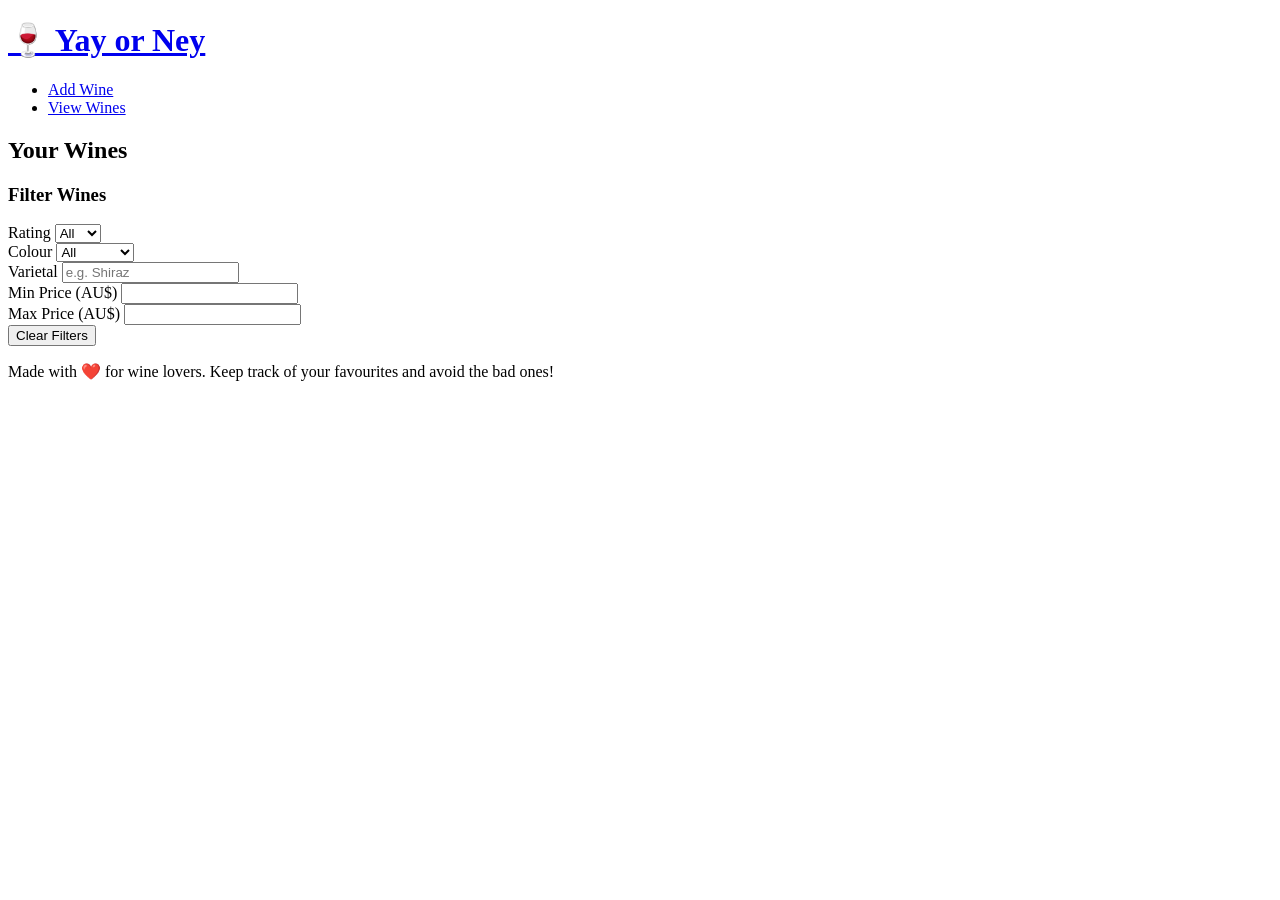
==== list.html @ 48c7bdc9 "Add list.html" ====
<!DOCTYPE html>
<html lang="en">
  <head>
    <meta charset="UTF-8" />
    <meta name="viewport" content="width=device-width, initial-scale=1.0" />
    <title>Yay or Ney • Your Wines</title>
    <!-- Google Fonts: playful heading and modern body -->
    <link
      href="https://fonts.googleapis.com/css2?family=Fredoka+One&family=Poppins:wght@300;400;500;600&display=swap"
      rel="stylesheet"
    />
    <link rel="stylesheet" href="css/styles.css" />
  </head>
  <body>
    <header>
      <h1><a href="index.html">🍷 Yay or Ney</a></h1>
      <nav>
        <ul>
          <li><a href="index.html">Add Wine</a></li>
          <li><a href="list.html">View Wines</a></li>
        </ul>
      </nav>
    </header>
    <main>
      <section class="list-section">
        <h2>Your Wines</h2>

        <!-- Filters: allow users to narrow down their saved wines by rating, colour, varietal and price range -->
        <div class="filter-section">
          <h3>Filter Wines</h3>
          <div class="filter-grid">
            <div class="filter-group">
              <label for="filterRating">Rating</label>
              <select id="filterRating">
                <option value="">All</option>
                <option value="Yay">Yay</option>
                <option value="Ney">Ney</option>
              </select>
            </div>
            <div class="filter-group">
              <label for="filterColor">Colour</label>
              <select id="filterColor">
                <option value="">All</option>
                <option value="Red">Red</option>
                <option value="White">White</option>
                <option value="Rosé">Rosé</option>
                <option value="Sparkling">Sparkling</option>
                <option value="Other">Other</option>
              </select>
            </div>
            <div class="filter-group">
              <label for="filterVarietal">Varietal</label>
              <input type="text" id="filterVarietal" placeholder="e.g. Shiraz" />
            </div>
            <div class="filter-group">
              <label for="filterMinPrice">Min Price (AU$)</label>
              <input type="number" id="filterMinPrice" min="0" step="0.01" />
            </div>
            <div class="filter-group">
              <label for="filterMaxPrice">Max Price (AU$)</label>
              <input type="number" id="filterMaxPrice" min="0" step="0.01" />
            </div>
          </div>
          <button type="button" id="clearFilters" class="clear-btn">Clear Filters</button>
        </div>

        <div id="emptyState" class="empty-state" style="display: none;">
          No wines saved yet. Head back to the add wine page and start logging
          your favourites!
        </div>
        <div id="wineList" class="wine-grid"></div>
      </section>
    </main>
    <footer>
      <p>
        Made with ❤️ for wine lovers. Keep track of your favourites and avoid
        the bad ones!
      </p>
    </footer>
    <script src="js/script.js"></script>
  </body>
</html>
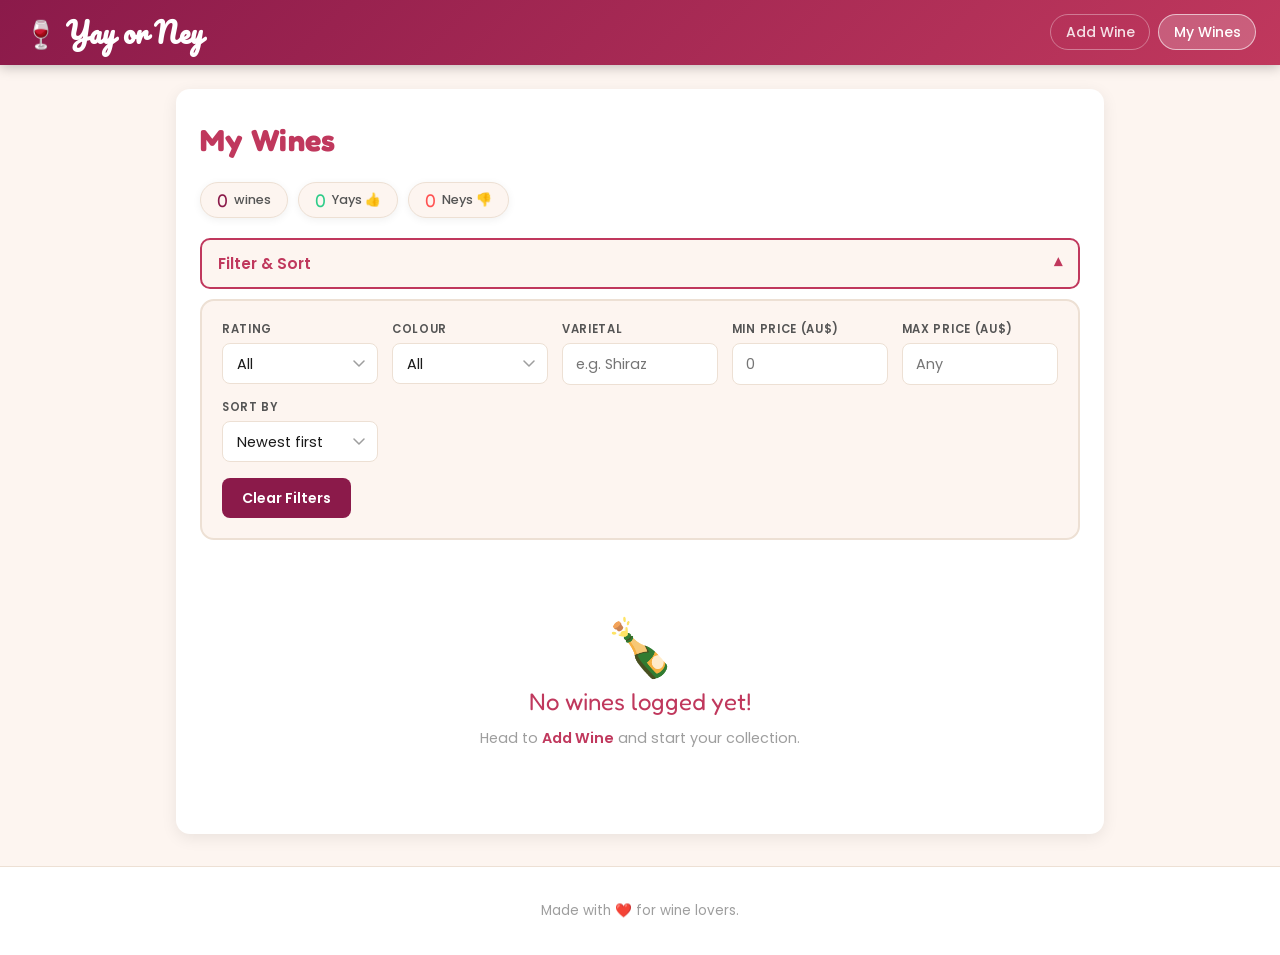
==== commit 95be8662: "Add files via upload" ====
--- a/list.html
+++ b/list.html
@@ -3,10 +3,10 @@
   <head>
     <meta charset="UTF-8" />
     <meta name="viewport" content="width=device-width, initial-scale=1.0" />
-    <title>Yay or Ney • Your Wines</title>
-    <!-- Google Fonts: playful heading and modern body -->
+    <meta name="theme-color" content="#8B1A4A" />
+    <title>Yay or Ney • My Wines</title>
     <link
-      href="https://fonts.googleapis.com/css2?family=Fredoka+One&family=Poppins:wght@300;400;500;600&display=swap"
+      href="https://fonts.googleapis.com/css2?family=Fredoka+One&family=Pacifico&family=Poppins:wght@300;400;500;600&display=swap"
       rel="stylesheet"
     />
     <link rel="stylesheet" href="css/styles.css" />
@@ -14,20 +14,40 @@
   <body>
     <header>
       <h1><a href="index.html">🍷 Yay or Ney</a></h1>
-      <nav>
-        <ul>
-          <li><a href="index.html">Add Wine</a></li>
-          <li><a href="list.html">View Wines</a></li>
-        </ul>
+      <nav class="header-nav">
+        <a href="index.html" class="nav-link">Add Wine</a>
+        <a href="list.html" class="nav-link active-link">My Wines</a>
       </nav>
     </header>
+
     <main>
       <section class="list-section">
-        <h2>Your Wines</h2>
+        <h2>My Wines</h2>
 
-        <!-- Filters: allow users to narrow down their saved wines by rating, colour, varietal and price range -->
-        <div class="filter-section">
-          <h3>Filter Wines</h3>
+        <!-- Stats bar -->
+        <div class="stats-bar" id="statsBar">
+          <div class="stat-chip total-chip">
+            <span class="stat-num" id="totalCount">0</span>
+            <span class="stat-lbl">wines</span>
+          </div>
+          <div class="stat-chip yay-chip">
+            <span class="stat-num" id="yayCount">0</span>
+            <span class="stat-lbl">Yays 👍</span>
+          </div>
+          <div class="stat-chip ney-chip">
+            <span class="stat-num" id="neyCount">0</span>
+            <span class="stat-lbl">Neys 👎</span>
+          </div>
+        </div>
+
+        <!-- Filter toggle button -->
+        <button class="filter-toggle-btn" id="filterToggle" type="button">
+          <span>Filter &amp; Sort</span>
+          <span class="toggle-chevron">▾</span>
+        </button>
+
+        <!-- Collapsible filter + sort section -->
+        <div class="filter-section" id="filterSection">
           <div class="filter-grid">
             <div class="filter-group">
               <label for="filterRating">Rating</label>
@@ -54,29 +74,57 @@
             </div>
             <div class="filter-group">
               <label for="filterMinPrice">Min Price (AU$)</label>
-              <input type="number" id="filterMinPrice" min="0" step="0.01" />
+              <input type="number" id="filterMinPrice" min="0" step="0.01" placeholder="0" />
             </div>
             <div class="filter-group">
               <label for="filterMaxPrice">Max Price (AU$)</label>
-              <input type="number" id="filterMaxPrice" min="0" step="0.01" />
+              <input type="number" id="filterMaxPrice" min="0" step="0.01" placeholder="Any" />
+            </div>
+            <div class="filter-group">
+              <label for="sortBy">Sort by</label>
+              <select id="sortBy">
+                <option value="newest">Newest first</option>
+                <option value="oldest">Oldest first</option>
+                <option value="price-asc">Price ↑</option>
+                <option value="price-desc">Price ↓</option>
+                <option value="yay-first">Yays first</option>
+                <option value="ney-first">Neys first</option>
+              </select>
             </div>
           </div>
           <button type="button" id="clearFilters" class="clear-btn">Clear Filters</button>
         </div>
 
+        <!-- Empty state -->
         <div id="emptyState" class="empty-state" style="display: none;">
-          No wines saved yet. Head back to the add wine page and start logging
-          your favourites!
+          <span class="empty-icon">🍾</span>
+          <p class="empty-heading">No wines logged yet!</p>
+          <p class="empty-sub">
+            Head to <a href="index.html">Add Wine</a> and start your collection.
+          </p>
         </div>
+
+        <!-- Wine grid -->
         <div id="wineList" class="wine-grid"></div>
       </section>
     </main>
+
     <footer>
-      <p>
-        Made with ❤️ for wine lovers. Keep track of your favourites and avoid
-        the bad ones!
-      </p>
+      <p>Made with ❤️ for wine lovers.</p>
     </footer>
+
+    <!-- Mobile bottom navigation -->
+    <nav class="bottom-nav" aria-label="App navigation">
+      <a href="index.html" class="bottom-nav-item" data-page="index.html">
+        <span class="bnav-icon">➕</span>
+        <span class="bnav-label">Add Wine</span>
+      </a>
+      <a href="list.html" class="bottom-nav-item" data-page="list.html">
+        <span class="bnav-icon">🍷</span>
+        <span class="bnav-label">My Wines</span>
+      </a>
+    </nav>
+
     <script src="js/script.js"></script>
   </body>
-</html>+</html>
--- a/css/styles.css
+++ b/css/styles.css
@@ -0,0 +1,742 @@
+/* ============================================================
+   Yay or Ney — styles.css
+   Mobile-first, wine-inspired design
+   ============================================================ */
+
+/* ── Custom properties ─────────────────────────────────────── */
+:root {
+  --wine:      #8B1A4A;
+  --rose:      #C0385D;
+  --yay:       #2ECC89;
+  --ney:       #FF5252;
+  --bg:        #FDF5F0;
+  --surface:   #FFFFFF;
+  --muted:     #9E9E9E;
+  --border:    #EDE0D4;
+  --text:      #1A1A1A;
+  --text-sec:  #555555;
+  --radius:    14px;
+  --shadow-sm: 0 2px 8px rgba(0,0,0,0.06);
+  --shadow:    0 4px 16px rgba(0,0,0,0.08);
+  --shadow-lg: 0 8px 32px rgba(0,0,0,0.14);
+}
+
+/* ── Reset & base ──────────────────────────────────────────── */
+*, *::before, *::after { box-sizing: border-box; }
+
+body {
+  margin: 0;
+  padding: 0;
+  font-family: 'Poppins', sans-serif;
+  background-color: var(--bg);
+  color: var(--text);
+  line-height: 1.5;
+  -webkit-font-smoothing: antialiased;
+}
+
+/* ── Header ────────────────────────────────────────────────── */
+header {
+  display: flex;
+  align-items: center;
+  justify-content: space-between;
+  background: linear-gradient(135deg, var(--wine) 0%, var(--rose) 100%);
+  padding: 0.9rem 1.5rem;
+  color: #fff;
+  box-shadow: 0 2px 12px rgba(0,0,0,0.25);
+  position: sticky;
+  top: 0;
+  z-index: 50;
+}
+
+header h1 {
+  margin: 0;
+  font-family: 'Pacifico', cursive;
+  font-size: 1.7rem;
+  line-height: 1;
+  letter-spacing: 0.01em;
+}
+
+header h1 a {
+  color: #fff;
+  text-decoration: none;
+}
+
+.header-nav {
+  display: flex;
+  gap: 0.5rem;
+}
+
+.nav-link {
+  color: rgba(255,255,255,0.85);
+  text-decoration: none;
+  font-size: 0.875rem;
+  font-weight: 500;
+  padding: 0.4rem 0.9rem;
+  border-radius: 50px;
+  border: 1.5px solid rgba(255,255,255,0.35);
+  transition: background 0.15s, color 0.15s;
+}
+
+.nav-link:hover,
+.nav-link.active-link {
+  background: rgba(255,255,255,0.2);
+  color: #fff;
+  border-color: rgba(255,255,255,0.6);
+}
+
+/* ── Main content ──────────────────────────────────────────── */
+main {
+  max-width: 960px;
+  margin: 0 auto;
+  padding: 1.5rem 1rem 2rem;
+}
+
+/* ── Footer ────────────────────────────────────────────────── */
+footer {
+  text-align: center;
+  padding: 1.25rem;
+  background: var(--surface);
+  border-top: 1px solid var(--border);
+  color: var(--muted);
+  font-size: 0.85rem;
+}
+
+/* ── Bottom navigation (mobile only) ──────────────────────── */
+.bottom-nav {
+  display: none;
+  position: fixed;
+  bottom: 0;
+  left: 0;
+  right: 0;
+  background: var(--surface);
+  box-shadow: 0 -2px 16px rgba(0,0,0,0.1);
+  z-index: 100;
+  border-top: 1px solid var(--border);
+}
+
+.bottom-nav-item {
+  flex: 1;
+  display: flex;
+  flex-direction: column;
+  align-items: center;
+  justify-content: center;
+  padding: 0.6rem 0.5rem 0.55rem;
+  text-decoration: none;
+  color: var(--muted);
+  font-size: 0.68rem;
+  font-weight: 500;
+  gap: 0.1rem;
+  transition: color 0.15s;
+}
+
+.bottom-nav-item.active {
+  color: var(--rose);
+}
+
+.bnav-icon {
+  font-size: 1.4rem;
+  line-height: 1;
+}
+
+/* ── Form section ──────────────────────────────────────────── */
+.form-section {
+  background: var(--surface);
+  border-radius: var(--radius);
+  padding: 1.75rem 1.5rem;
+  box-shadow: var(--shadow);
+}
+
+.form-section h2 {
+  margin: 0 0 1.5rem;
+  font-family: 'Fredoka One', cursive;
+  font-size: 1.9rem;
+  color: var(--rose);
+  letter-spacing: 0.01em;
+}
+
+.form-group {
+  margin-bottom: 1.25rem;
+}
+
+.form-group label {
+  display: block;
+  font-size: 0.78rem;
+  font-weight: 600;
+  color: var(--text-sec);
+  margin-bottom: 0.5rem;
+  text-transform: uppercase;
+  letter-spacing: 0.06em;
+}
+
+.optional {
+  font-weight: 400;
+  text-transform: none;
+  color: var(--muted);
+  font-size: 0.78rem;
+  letter-spacing: 0;
+}
+
+/* ── Text inputs, selects, textarea ────────────────────────── */
+.wine-form input[type="text"],
+.wine-form input[type="number"],
+.wine-form select,
+.wine-form textarea {
+  width: 100%;
+  padding: 0.8rem 1rem;
+  border: 2px solid var(--border);
+  border-radius: 10px;
+  font-family: inherit;
+  font-size: 1rem;
+  color: var(--text);
+  background: var(--surface);
+  transition: border-color 0.15s, box-shadow 0.15s;
+  -webkit-appearance: none;
+  appearance: none;
+}
+
+.wine-form input[type="text"]:focus,
+.wine-form input[type="number"]:focus,
+.wine-form select:focus,
+.wine-form textarea:focus {
+  outline: none;
+  border-color: var(--rose);
+  box-shadow: 0 0 0 3px rgba(192,56,93,0.12);
+}
+
+.wine-form textarea {
+  resize: vertical;
+  min-height: 72px;
+  line-height: 1.5;
+}
+
+.wine-form select {
+  background-image: url("data:image/svg+xml,%3Csvg xmlns='http://www.w3.org/2000/svg' width='12' height='8' viewBox='0 0 12 8'%3E%3Cpath d='M1 1l5 5 5-5' stroke='%239E9E9E' stroke-width='1.5' fill='none' stroke-linecap='round' stroke-linejoin='round'/%3E%3C/svg%3E");
+  background-repeat: no-repeat;
+  background-position: right 1rem center;
+  padding-right: 2.5rem;
+  cursor: pointer;
+}
+
+/* ── File drop zone ─────────────────────────────────────────── */
+.file-drop-zone {
+  position: relative;
+  border: 2px dashed var(--border);
+  border-radius: var(--radius);
+  background: var(--surface);
+  cursor: pointer;
+  overflow: hidden;
+  min-height: 148px;
+  display: flex;
+  align-items: center;
+  justify-content: center;
+  transition: border-color 0.2s, background-color 0.2s;
+}
+
+.file-drop-zone:hover {
+  border-color: var(--rose);
+  background: #FFF5F8;
+}
+
+.file-drop-zone input[type="file"] {
+  position: absolute;
+  inset: 0;
+  opacity: 0;
+  cursor: pointer;
+  width: 100%;
+  height: 100%;
+  z-index: 2;
+}
+
+.file-placeholder {
+  display: flex;
+  flex-direction: column;
+  align-items: center;
+  gap: 0.35rem;
+  padding: 2rem 1rem;
+  pointer-events: none;
+  text-align: center;
+}
+
+.drop-icon {
+  font-size: 2.5rem;
+  line-height: 1;
+}
+
+.drop-text {
+  font-weight: 600;
+  color: var(--text-sec);
+  font-size: 0.95rem;
+}
+
+.drop-hint {
+  font-size: 0.78rem;
+  color: var(--muted);
+}
+
+.file-preview-wrap {
+  display: none;
+  flex-direction: column;
+  width: 100%;
+  pointer-events: none;
+  position: relative;
+}
+
+.file-preview-wrap img {
+  width: 100%;
+  max-height: 260px;
+  object-fit: cover;
+  display: block;
+}
+
+.change-photo-overlay {
+  position: absolute;
+  bottom: 0;
+  left: 0;
+  right: 0;
+  background: linear-gradient(transparent, rgba(0,0,0,0.58));
+  color: #fff;
+  text-align: center;
+  padding: 1.5rem 0.5rem 0.7rem;
+  font-size: 0.82rem;
+  font-weight: 600;
+  letter-spacing: 0.03em;
+}
+
+.file-drop-zone.has-image .file-placeholder  { display: none; }
+.file-drop-zone.has-image .file-preview-wrap { display: flex; }
+
+/* ── Rating toggle pills ────────────────────────────────────── */
+.rating-toggle {
+  display: flex;
+  gap: 0.75rem;
+}
+
+.rating-option {
+  flex: 1;
+  cursor: pointer;
+  display: block;
+}
+
+.rating-option input[type="radio"] {
+  position: absolute;
+  opacity: 0;
+  width: 0;
+  height: 0;
+}
+
+.rating-pill {
+  display: flex;
+  align-items: center;
+  justify-content: center;
+  gap: 0.4rem;
+  padding: 0.85rem 1rem;
+  border-radius: 50px;
+  border: 2px solid var(--border);
+  font-size: 1rem;
+  font-weight: 600;
+  font-family: 'Poppins', sans-serif;
+  cursor: pointer;
+  transition: all 0.15s ease;
+  background: var(--surface);
+  user-select: none;
+  width: 100%;
+}
+
+.yay-pill { color: var(--yay); border-color: var(--yay); }
+.ney-pill { color: var(--ney); border-color: var(--ney); }
+
+.rating-option input[type="radio"]:checked + .yay-pill {
+  background: var(--yay);
+  color: #fff;
+  border-color: var(--yay);
+  box-shadow: 0 4px 14px rgba(46,204,137,0.4);
+  transform: scale(1.02);
+}
+
+.rating-option input[type="radio"]:checked + .ney-pill {
+  background: var(--ney);
+  color: #fff;
+  border-color: var(--ney);
+  box-shadow: 0 4px 14px rgba(255,82,82,0.4);
+  transform: scale(1.02);
+}
+
+/* ── Submit button ──────────────────────────────────────────── */
+.submit-btn {
+  display: block;
+  width: 100%;
+  background: linear-gradient(135deg, var(--wine) 0%, var(--rose) 100%);
+  color: #fff;
+  border: none;
+  padding: 1rem;
+  border-radius: 12px;
+  font-family: 'Poppins', sans-serif;
+  font-size: 1.05rem;
+  font-weight: 600;
+  cursor: pointer;
+  transition: opacity 0.2s, transform 0.1s;
+  box-shadow: 0 4px 16px rgba(139,26,74,0.35);
+  margin-top: 0.5rem;
+  letter-spacing: 0.02em;
+}
+
+.submit-btn:hover  { opacity: 0.9; transform: translateY(-1px); }
+.submit-btn:active { transform: translateY(0); opacity: 1; }
+
+/* ── List section ──────────────────────────────────────────── */
+.list-section {
+  background: var(--surface);
+  border-radius: var(--radius);
+  padding: 1.75rem 1.5rem;
+  box-shadow: var(--shadow);
+}
+
+.list-section h2 {
+  margin: 0 0 1.25rem;
+  font-family: 'Fredoka One', cursive;
+  font-size: 1.9rem;
+  color: var(--rose);
+  letter-spacing: 0.01em;
+}
+
+/* ── Stats bar ──────────────────────────────────────────────── */
+.stats-bar {
+  display: flex;
+  gap: 0.65rem;
+  margin-bottom: 1.25rem;
+  flex-wrap: wrap;
+}
+
+.stat-chip {
+  display: flex;
+  align-items: center;
+  gap: 0.35rem;
+  background: var(--bg);
+  border-radius: 50px;
+  padding: 0.45rem 1rem;
+  border: 1.5px solid var(--border);
+  box-shadow: var(--shadow-sm);
+}
+
+.stat-num {
+  font-family: 'Fredoka One', cursive;
+  font-size: 1.15rem;
+  line-height: 1;
+}
+
+.stat-lbl {
+  font-size: 0.8rem;
+  color: var(--text-sec);
+  font-weight: 500;
+}
+
+.total-chip .stat-num { color: var(--wine); }
+.yay-chip   .stat-num { color: var(--yay);  }
+.ney-chip   .stat-num { color: var(--ney);  }
+
+/* ── Filter toggle button ───────────────────────────────────── */
+.filter-toggle-btn {
+  display: flex;
+  align-items: center;
+  justify-content: space-between;
+  width: 100%;
+  background: var(--bg);
+  border: 2px solid var(--border);
+  border-radius: 10px;
+  padding: 0.75rem 1rem;
+  font-family: 'Poppins', sans-serif;
+  font-size: 0.95rem;
+  font-weight: 600;
+  color: var(--text-sec);
+  cursor: pointer;
+  margin-bottom: 0.65rem;
+  transition: border-color 0.15s, color 0.15s;
+}
+
+.filter-toggle-btn:hover,
+.filter-toggle-btn.open {
+  border-color: var(--rose);
+  color: var(--rose);
+}
+
+.toggle-chevron {
+  display: inline-block;
+  transition: transform 0.2s;
+  font-size: 1rem;
+  line-height: 1;
+}
+
+.filter-toggle-btn.open .toggle-chevron { transform: rotate(180deg); }
+
+/* ── Filter section ─────────────────────────────────────────── */
+.filter-section {
+  background: var(--bg);
+  border: 2px solid var(--border);
+  border-radius: var(--radius);
+  padding: 1.25rem;
+  margin-bottom: 1.5rem;
+}
+
+.filter-grid {
+  display: grid;
+  grid-template-columns: repeat(auto-fill, minmax(148px, 1fr));
+  gap: 0.85rem;
+}
+
+.filter-group label {
+  display: block;
+  margin-bottom: 0.3rem;
+  font-size: 0.72rem;
+  font-weight: 600;
+  color: var(--text-sec);
+  text-transform: uppercase;
+  letter-spacing: 0.06em;
+}
+
+.filter-group input,
+.filter-group select {
+  width: 100%;
+  padding: 0.6rem 0.85rem;
+  border: 1.5px solid var(--border);
+  border-radius: 8px;
+  background: var(--surface);
+  font-family: inherit;
+  font-size: 0.9rem;
+  color: var(--text);
+  -webkit-appearance: none;
+  appearance: none;
+  transition: border-color 0.15s;
+}
+
+.filter-group input:focus,
+.filter-group select:focus {
+  outline: none;
+  border-color: var(--rose);
+}
+
+.filter-group select {
+  background-image: url("data:image/svg+xml,%3Csvg xmlns='http://www.w3.org/2000/svg' width='12' height='8' viewBox='0 0 12 8'%3E%3Cpath d='M1 1l5 5 5-5' stroke='%239E9E9E' stroke-width='1.5' fill='none' stroke-linecap='round' stroke-linejoin='round'/%3E%3C/svg%3E");
+  background-repeat: no-repeat;
+  background-position: right 0.75rem center;
+  padding-right: 2.25rem;
+  cursor: pointer;
+}
+
+.clear-btn {
+  margin-top: 1rem;
+  background: var(--wine);
+  color: #fff;
+  border: none;
+  padding: 0.6rem 1.25rem;
+  border-radius: 8px;
+  font-family: 'Poppins', sans-serif;
+  font-size: 0.875rem;
+  font-weight: 600;
+  cursor: pointer;
+  transition: opacity 0.15s;
+}
+
+.clear-btn:hover { opacity: 0.85; }
+
+/* ── Wine grid ──────────────────────────────────────────────── */
+.wine-grid {
+  display: grid;
+  grid-template-columns: repeat(auto-fill, minmax(210px, 1fr));
+  gap: 1.25rem;
+}
+
+/* ── Wine card ──────────────────────────────────────────────── */
+.wine-card {
+  background: var(--surface);
+  border-radius: var(--radius);
+  overflow: hidden;
+  box-shadow: var(--shadow-sm);
+  display: flex;
+  flex-direction: column;
+  transition: transform 0.15s, box-shadow 0.15s;
+  border: 1.5px solid var(--border);
+}
+
+.wine-card:hover {
+  transform: translateY(-4px);
+  box-shadow: var(--shadow-lg);
+}
+
+.wine-card.yay-card { border-color: rgba(46,204,137,0.35); }
+.wine-card.ney-card { border-color: rgba(255,82,82,0.35); }
+
+.card-image-wrap {
+  position: relative;
+  width: 100%;
+  padding-top: 125%;
+}
+
+.card-image-wrap img {
+  position: absolute;
+  inset: 0;
+  width: 100%;
+  height: 100%;
+  object-fit: cover;
+}
+
+.rating-badge {
+  position: absolute;
+  top: 10px;
+  right: 10px;
+  padding: 0.28rem 0.65rem;
+  border-radius: 50px;
+  font-size: 0.76rem;
+  font-weight: 700;
+  letter-spacing: 0.02em;
+  z-index: 1;
+  backdrop-filter: blur(6px);
+  -webkit-backdrop-filter: blur(6px);
+}
+
+.yay-badge { background: rgba(46,204,137,0.9);  color: #fff; }
+.ney-badge { background: rgba(255,82,82,0.9);   color: #fff; }
+
+.wine-body {
+  padding: 0.9rem;
+  flex-grow: 1;
+  display: flex;
+  flex-direction: column;
+  gap: 0.45rem;
+}
+
+.wine-header {
+  display: flex;
+  align-items: flex-start;
+  justify-content: space-between;
+  gap: 0.4rem;
+}
+
+.wine-name {
+  margin: 0;
+  font-family: 'Fredoka One', cursive;
+  font-size: 1.05rem;
+  color: var(--wine);
+  line-height: 1.2;
+  flex: 1;
+}
+
+.delete-btn {
+  background: none;
+  border: none;
+  cursor: pointer;
+  font-size: 0.95rem;
+  opacity: 0.3;
+  transition: opacity 0.15s;
+  padding: 0.1rem 0.15rem;
+  flex-shrink: 0;
+  line-height: 1;
+}
+
+.delete-btn:hover { opacity: 0.9; }
+
+.wine-meta {
+  display: flex;
+  flex-wrap: wrap;
+  gap: 0.3rem;
+}
+
+.meta-chip {
+  background: var(--bg);
+  border-radius: 50px;
+  padding: 0.18rem 0.55rem;
+  font-size: 0.7rem;
+  font-weight: 600;
+  color: var(--text-sec);
+  border: 1px solid var(--border);
+}
+
+.wine-price {
+  margin: 0;
+  font-size: 0.88rem;
+  font-weight: 700;
+  color: var(--text);
+}
+
+.wine-notes {
+  margin: 0;
+  font-size: 0.76rem;
+  color: var(--text-sec);
+  font-style: italic;
+  line-height: 1.4;
+  border-left: 2px solid var(--border);
+  padding-left: 0.55rem;
+}
+
+.wine-date {
+  margin: 0;
+  font-size: 0.7rem;
+  color: var(--muted);
+  margin-top: auto;
+  padding-top: 0.25rem;
+}
+
+/* ── Empty state ────────────────────────────────────────────── */
+.empty-state {
+  display: flex;
+  flex-direction: column;
+  align-items: center;
+  gap: 0.5rem;
+  padding: 3.5rem 1rem;
+  text-align: center;
+}
+
+.empty-icon    { font-size: 3.5rem; line-height: 1; }
+
+.empty-heading {
+  margin: 0;
+  font-family: 'Fredoka One', cursive;
+  font-size: 1.5rem;
+  color: var(--rose);
+}
+
+.empty-sub {
+  margin: 0;
+  color: var(--muted);
+  font-size: 0.9rem;
+}
+
+.empty-sub a {
+  color: var(--rose);
+  font-weight: 600;
+  text-decoration: none;
+}
+
+/* ── Responsive: mobile (< 600px) ──────────────────────────── */
+@media (max-width: 599px) {
+  header { padding: 0.75rem 1rem; }
+  header h1 { font-size: 1.5rem; }
+
+  .header-nav { display: none; }
+
+  .bottom-nav { display: flex; }
+
+  main { padding: 1rem 0.75rem 5.5rem; }
+
+  .form-section,
+  .list-section { padding: 1.25rem 1rem; }
+
+  .wine-grid {
+    grid-template-columns: repeat(2, 1fr);
+    gap: 0.75rem;
+  }
+
+  .wine-body  { padding: 0.7rem; }
+  .wine-name  { font-size: 0.92rem; }
+
+  .filter-grid { grid-template-columns: 1fr 1fr; }
+}
+
+/* ── Responsive: tablet (600–899px) ────────────────────────── */
+@media (min-width: 600px) and (max-width: 899px) {
+  .wine-grid { grid-template-columns: repeat(3, 1fr); }
+}
+
+/* ── Responsive: desktop (≥ 900px) ─────────────────────────── */
+@media (min-width: 900px) {
+  .wine-grid { grid-template-columns: repeat(4, 1fr); }
+}
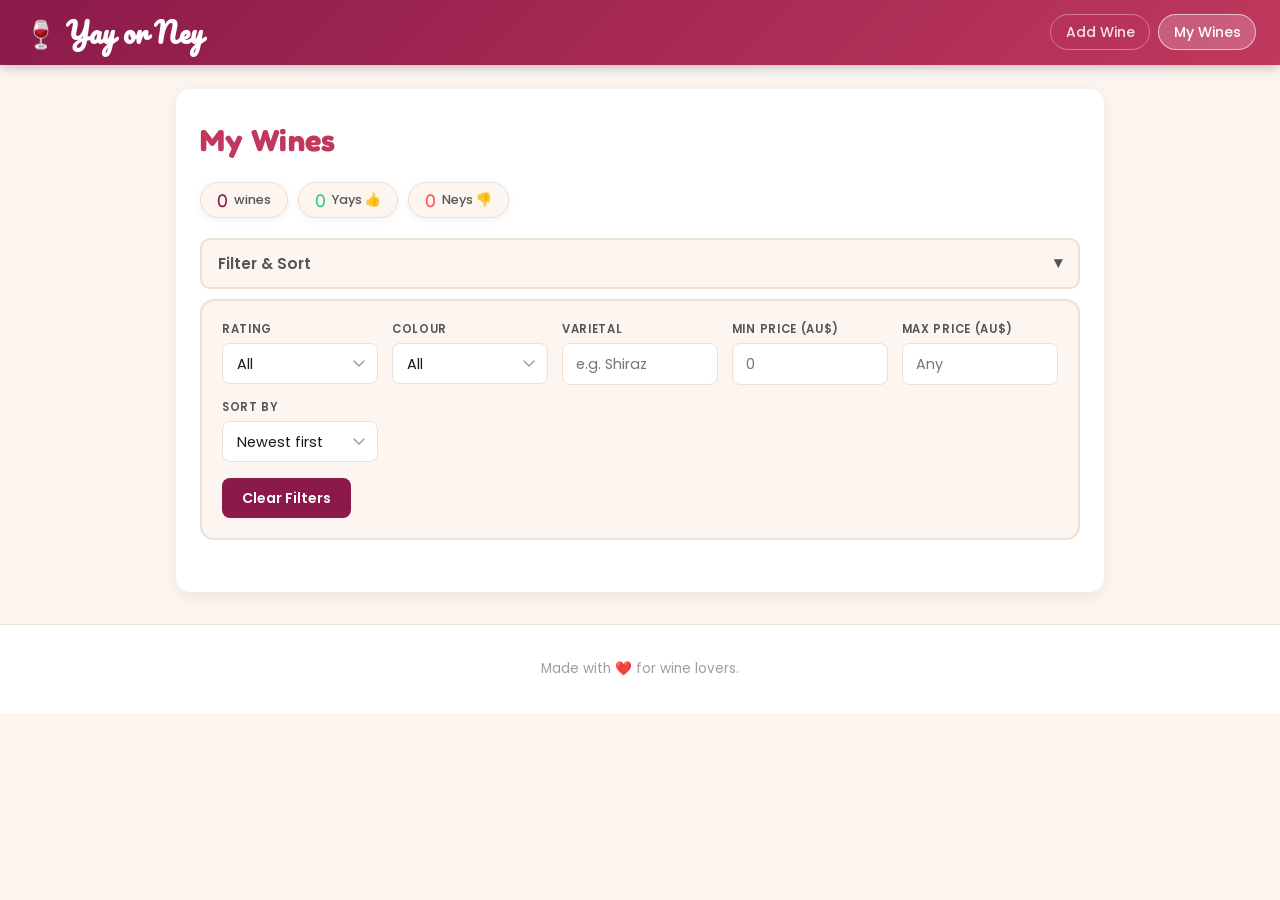
==== commit e87ea9a4: "Add files via upload" ====
--- a/list.html
+++ b/list.html
@@ -113,6 +113,83 @@
       <p>Made with ❤️ for wine lovers.</p>
     </footer>
 
+    <!-- Edit modal (bottom sheet) -->
+    <div id="editModal" class="modal-overlay" aria-modal="true" role="dialog" style="display:none;">
+      <div class="modal-box">
+        <div class="modal-header">
+          <h3 class="modal-title">Edit Wine</h3>
+          <button class="modal-close-btn" id="modalClose" aria-label="Close">✕</button>
+        </div>
+        <form id="editForm" class="wine-form">
+          <input type="hidden" id="editId" />
+
+          <div class="form-group">
+            <label>Wine Label Photo <span class="optional">(tap to replace)</span></label>
+            <div class="file-drop-zone" id="editFileDropZone">
+              <div class="file-placeholder">
+                <span class="drop-icon">📷</span>
+                <span class="drop-text">Tap to replace photo</span>
+                <span class="drop-hint">JPG · PNG · HEIC</span>
+              </div>
+              <div class="file-preview-wrap" id="editFilePreviewWrap">
+                <img id="editPreviewImg" src="" alt="Label preview" />
+                <div class="change-photo-overlay">Tap to change photo</div>
+              </div>
+              <input type="file" id="editImage" name="editImage" accept="image/*" />
+            </div>
+          </div>
+
+          <div class="form-group">
+            <label for="editWineName">Wine Name / Winery</label>
+            <input type="text" id="editWineName" placeholder="e.g. Penfolds Bin 389" required />
+          </div>
+
+          <div class="form-group">
+            <label>Your Verdict</label>
+            <div class="rating-toggle">
+              <label class="rating-option">
+                <input type="radio" id="editRatingYay" name="editLabel" value="Yay" required />
+                <span class="rating-pill yay-pill">👍 Yay</span>
+              </label>
+              <label class="rating-option">
+                <input type="radio" id="editRatingNey" name="editLabel" value="Ney" />
+                <span class="rating-pill ney-pill">👎 Ney</span>
+              </label>
+            </div>
+          </div>
+
+          <div class="form-group">
+            <label for="editColor">Colour</label>
+            <select id="editColor" required>
+              <option value="" disabled>Choose colour…</option>
+              <option value="Red">🔴 Red</option>
+              <option value="White">⚪ White</option>
+              <option value="Rosé">🌸 Rosé</option>
+              <option value="Sparkling">✨ Sparkling</option>
+              <option value="Other">🍷 Other</option>
+            </select>
+          </div>
+
+          <div class="form-group">
+            <label for="editVarietal">Varietal</label>
+            <input type="text" id="editVarietal" placeholder="e.g. Shiraz, Chardonnay" required />
+          </div>
+
+          <div class="form-group">
+            <label for="editPrice">Price <span class="optional">(AU$, optional)</span></label>
+            <input type="number" id="editPrice" min="0" step="0.01" placeholder="e.g. 25.00" />
+          </div>
+
+          <div class="form-group">
+            <label for="editNotes">Quick Notes <span class="optional">(optional)</span></label>
+            <textarea id="editNotes" rows="2" placeholder="e.g. Smooth finish, great with steak…"></textarea>
+          </div>
+
+          <button type="submit" class="submit-btn">Save Changes ✓</button>
+        </form>
+      </div>
+    </div>
+
     <!-- Mobile bottom navigation -->
     <nav class="bottom-nav" aria-label="App navigation">
       <a href="index.html" class="bottom-nav-item" data-page="index.html">
@@ -125,6 +202,20 @@
       </a>
     </nav>
 
-    <script src="js/script.js"></script>
+    <!-- Password gate overlay -->
+    <div id="passwordGate" class="password-gate" style="display:none;">
+      <div class="gate-card">
+        <div class="gate-logo">🍷</div>
+        <h2 class="gate-title">Yay or Ney</h2>
+        <p class="gate-sub">Enter the password to access your wine list.</p>
+        <form id="passwordForm" class="gate-form">
+          <input type="password" id="passwordInput" class="gate-input" placeholder="Password" autocomplete="off" />
+          <p id="passwordError" class="gate-error" style="display:none;">Incorrect password — try again.</p>
+          <button type="submit" class="gate-btn">Enter 🍾</button>
+        </form>
+      </div>
+    </div>
+
+    <script type="module" src="js/script.js"></script>
   </body>
 </html>
--- a/css/styles.css
+++ b/css/styles.css
@@ -706,6 +706,87 @@
   text-decoration: none;
 }
 
+/* ── Edit & delete card action buttons ─────────────────────── */
+.card-actions {
+  display: flex;
+  gap: 0.1rem;
+  flex-shrink: 0;
+}
+
+.edit-btn {
+  background: none;
+  border: none;
+  cursor: pointer;
+  font-size: 0.9rem;
+  opacity: 0.3;
+  transition: opacity 0.15s;
+  padding: 0.1rem 0.15rem;
+  line-height: 1;
+}
+
+.edit-btn:hover { opacity: 0.9; }
+
+/* ── Edit modal (bottom sheet on mobile, centred on desktop) ── */
+.modal-overlay {
+  position: fixed;
+  inset: 0;
+  background: rgba(0,0,0,0.45);
+  z-index: 200;
+  display: flex;
+  align-items: flex-end;
+  justify-content: center;
+  backdrop-filter: blur(3px);
+  -webkit-backdrop-filter: blur(3px);
+}
+
+.modal-box {
+  background: var(--surface);
+  width: 100%;
+  max-width: 500px;
+  max-height: 92vh;
+  overflow-y: auto;
+  border-radius: 22px 22px 0 0;
+  padding: 1.5rem 1.5rem 2rem;
+  box-shadow: 0 -8px 40px rgba(0,0,0,0.18);
+}
+
+.modal-header {
+  display: flex;
+  align-items: center;
+  justify-content: space-between;
+  margin-bottom: 1.25rem;
+}
+
+.modal-title {
+  margin: 0;
+  font-family: 'Fredoka One', cursive;
+  font-size: 1.5rem;
+  color: var(--rose);
+}
+
+.modal-close-btn {
+  background: var(--bg);
+  border: 1.5px solid var(--border);
+  border-radius: 50%;
+  width: 2rem;
+  height: 2rem;
+  font-size: 0.85rem;
+  cursor: pointer;
+  display: flex;
+  align-items: center;
+  justify-content: center;
+  color: var(--text-sec);
+  transition: background 0.15s;
+  flex-shrink: 0;
+}
+
+.modal-close-btn:hover { background: var(--border); }
+
+@media (min-width: 600px) {
+  .modal-overlay { align-items: center; padding: 1rem; }
+  .modal-box { border-radius: 20px; max-height: 88vh; }
+}
+
 /* ── Responsive: mobile (< 600px) ──────────────────────────── */
 @media (max-width: 599px) {
   header { padding: 0.75rem 1rem; }
@@ -740,3 +821,89 @@
 @media (min-width: 900px) {
   .wine-grid { grid-template-columns: repeat(4, 1fr); }
 }
+
+/* ── Password gate ──────────────────────────────────────────── */
+.password-gate {
+  position: fixed;
+  inset: 0;
+  background: linear-gradient(135deg, #8B1A4A 0%, #C0385D 100%);
+  display: flex;
+  align-items: center;
+  justify-content: center;
+  z-index: 9999;
+  padding: 1rem;
+}
+
+.gate-card {
+  background: #fff;
+  border-radius: 20px;
+  padding: 2.5rem 2rem;
+  max-width: 360px;
+  width: 100%;
+  text-align: center;
+  box-shadow: 0 20px 60px rgba(0,0,0,0.25);
+}
+
+.gate-logo {
+  font-size: 3rem;
+  margin-bottom: 0.5rem;
+}
+
+.gate-title {
+  font-family: 'Pacifico', cursive;
+  color: var(--wine);
+  font-size: 1.8rem;
+  margin: 0 0 0.4rem;
+}
+
+.gate-sub {
+  color: var(--text-sec);
+  font-size: 0.9rem;
+  margin: 0 0 1.5rem;
+}
+
+.gate-form {
+  display: flex;
+  flex-direction: column;
+  gap: 0.75rem;
+}
+
+.gate-input {
+  width: 100%;
+  padding: 0.85rem 1rem;
+  border: 2px solid var(--border);
+  border-radius: var(--radius);
+  font-size: 1rem;
+  font-family: inherit;
+  text-align: center;
+  letter-spacing: 0.15em;
+  outline: none;
+  transition: border-color 0.2s;
+  box-sizing: border-box;
+}
+
+.gate-input:focus {
+  border-color: var(--wine);
+}
+
+.gate-error {
+  color: var(--ney);
+  font-size: 0.85rem;
+  margin: 0;
+}
+
+.gate-btn {
+  background: var(--wine);
+  color: #fff;
+  border: none;
+  border-radius: var(--radius);
+  padding: 0.9rem;
+  font-size: 1rem;
+  font-family: inherit;
+  font-weight: 600;
+  cursor: pointer;
+  transition: background 0.2s, transform 0.1s;
+}
+
+.gate-btn:hover  { background: var(--rose); }
+.gate-btn:active { transform: scale(0.97); }
